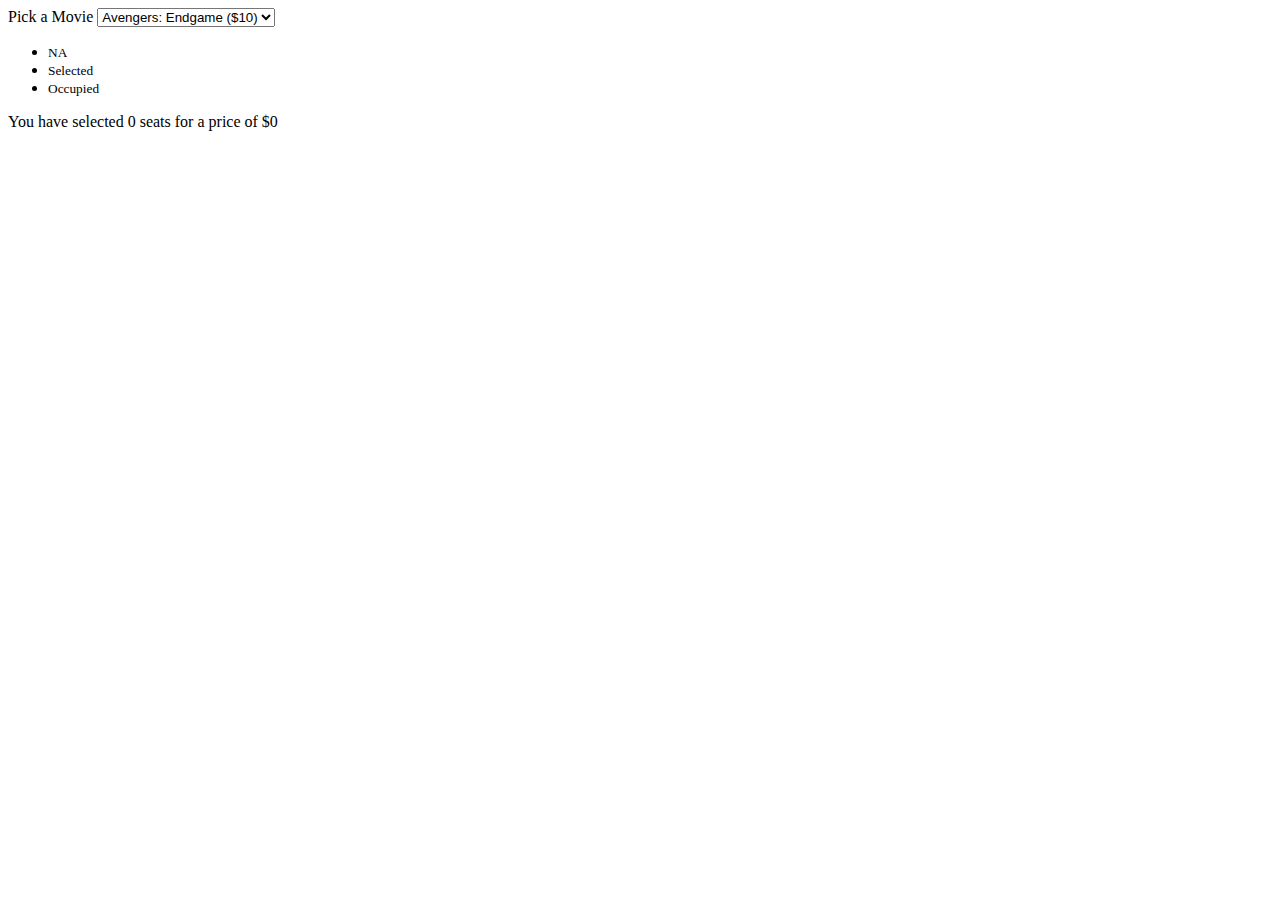
==== Movie Seat Booking/index.html @ 9ca6fa74 "html for Movie Seat Booking added" ====
<!DOCTYPE html>
<html lang="en">
<head>
    <meta charset="UTF-8">
    <meta http-equiv="X-UA-Compatible" content="IE=edge">
    <meta name="viewport" content="width=device-width, initial-scale=1.0">
    <link rel="stylesheet" href="style.css">
    <title>Movie Seat Booking</title>
</head>
<body>
    <div class="movie-container">
        <label for="">Pick a Movie</label>
        <select name="" id="movie">
            <option value="10">Avengers: Endgame ($10)</option>
            <option value="12">Joker ($12)</option>
            <option value="8">Toy Story 4 ($8)</option>
            <option value="9">The Lion King ($9)</option>

        </select>
    </div>

<ul class="shoecase">
    <li>
        <div class="seat"> </div>
        <small class="NA">NA</small>
    </li>
    <li>
        <div class="seat selected"> </div>
        <small>Selected</small>
    </li>
    <li>
        <div class="seat occupied"> </div>
        <small>Occupied</small>
    </li>

</ul>

<div class="container">
    <div class="screen"></div>
    <div class="row">
        <div class="seat"></div>
        <div class="seat"></div>
        <div class="seat"></div>
        <div class="seat"></div>
        <div class="seat"></div>
        <div class="seat"></div>
        <div class="seat"></div>
        <div class="seat"></div>
    </div>
    <div class="row">
        <div class="seat"></div>
        <div class="seat"></div>
        <div class="seat"></div>
        <div class="seat occupied"></div>
        <div class="seat occupied"></div>
        <div class="seat"></div>
        <div class="seat"></div>
        <div class="seat"></div>
    </div>

    <div class="row">
        <div class="seat"></div>
        <div class="seat"></div>
        <div class="seat"></div>
        <div class="seat"></div>
        <div class="seat"></div>
        <div class="seat"></div>
        <div class="seat occupied"></div>
        <div class="seat occupied"></div>
    </div>

    <div class="row">
        <div class="seat"></div>
        <div class="seat"></div>
        <div class="seat"></div>
        <div class="seat"></div>
        <div class="seat"></div>
        <div class="seat"></div>
        <div class="seat"></div>
        <div class="seat"></div>
    </div>

    <div class="row">
        <div class="seat"></div>
        <div class="seat"></div>
        <div class="seat"></div>
        <div class="seat"></div>
        <div class="seat"></div>
        <div class="seat"></div>
        <div class="seat"></div>
        <div class="seat"></div>
    </div>

    <div class="row">
        <div class="seat"></div>
        <div class="seat"></div>
        <div class="seat"></div>
        <div class="seat"></div>
        <div class="seat occupied"></div>
        <div class="seat occupied"></div>
        <div class="seat occupied"></div>
        <div class="seat"></div>
    </div>

</div>
<p>You have selected <span class="count">0</span> seats for a price of $<span class="total">0</span></p>
    <script src="script.js"></script>
</body>
</html>
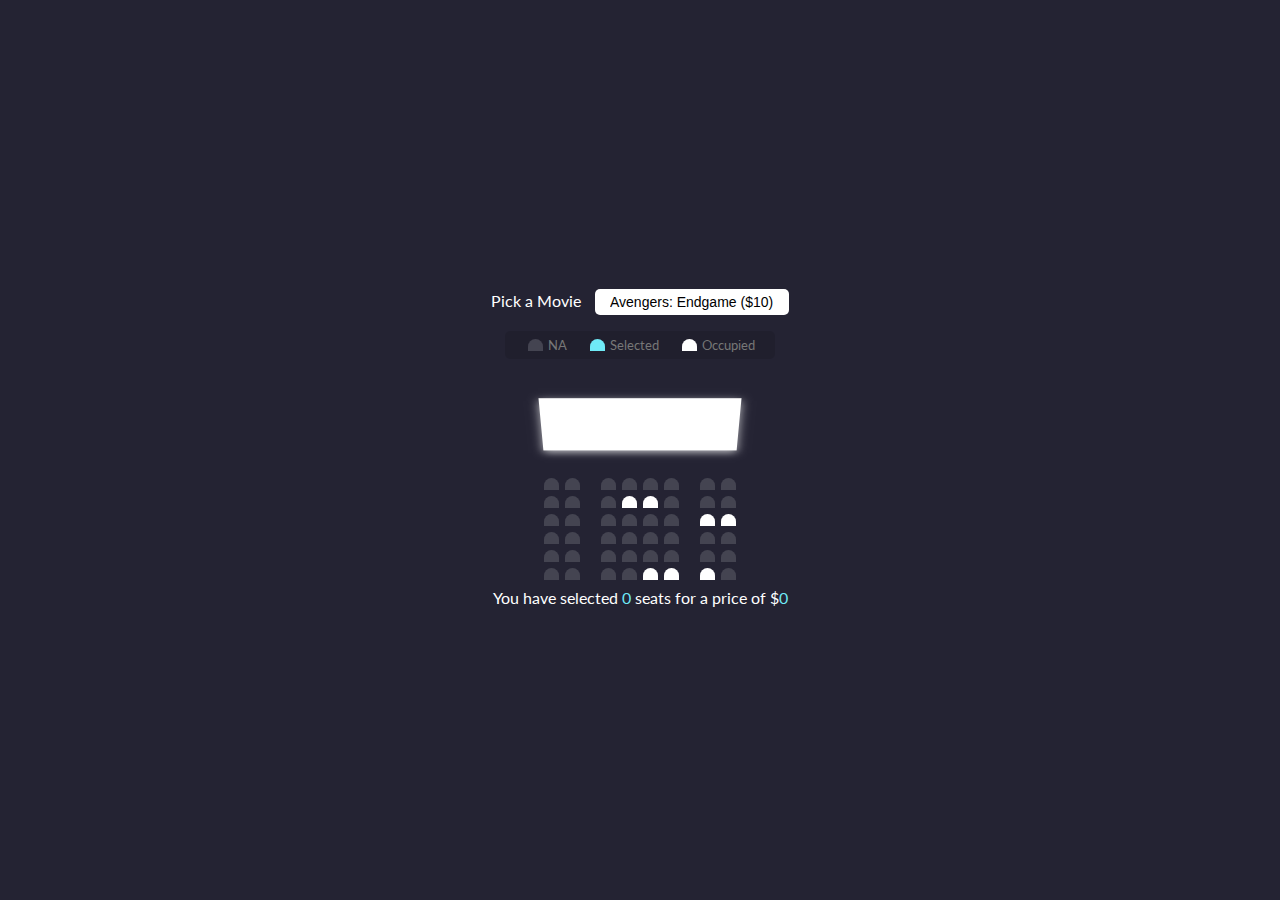
==== commit eeacad3f: "added basic  css styling to movie seat booking" ====
--- a/Movie Seat Booking/index.html
+++ b/Movie Seat Booking/index.html
@@ -19,7 +19,7 @@
         </select>
     </div>
 
-<ul class="shoecase">
+<ul class="showcase">
     <li>
         <div class="seat"> </div>
         <small class="NA">NA</small>
@@ -103,7 +103,7 @@
     </div>
 
 </div>
-<p>You have selected <span class="count">0</span> seats for a price of $<span class="total">0</span></p>
+<p class="text">You have selected <span class="count">0</span> seats for a price of $<span class="total">0</span></p>
     <script src="script.js"></script>
 </body>
 </html>--- a/Movie Seat Booking/style.css
+++ b/Movie Seat Booking/style.css
@@ -0,0 +1,114 @@
+@import url("https://fonts.googleapis.com/css2?family=Lato:ital,wght@0,100;0,300;0,400;0,700;0,900;1,100;1,300;1,400;1,700;1,900&family=Open+Sans:ital,wght@0,300..800;1,300..800&display=swap");
+
+* {
+  box-sizing: border-box;
+}
+
+body {
+  background-color: #242333;
+  color: white;
+  display: flex;
+  flex-direction: column;
+  align-items: center;
+  justify-content: center;
+  height: 100vh;
+  font-family: "Lato", sans-serif;
+  margin: 0;
+}
+
+.move-container {
+  margin: 20px 0;
+}
+
+.movie-container select {
+  background-color: white;
+  border: 0;
+  border-radius: 5px;
+  font-size: 14px;
+  margin-left: 10px;
+  padding: 5px 15px 5px 15px;
+  -moz-appearance: none;
+  -webkit-appearance: nonce;
+  appearance: none;
+}
+
+.container {
+  perspective: 1000px;
+}
+
+.seat {
+  background-color: #444451;
+  height: 12px;
+  width: 15px;
+  margin: 3px;
+  border-top-left-radius: 10px;
+  border-top-right-radius: 10px;
+}
+
+.seat.selected {
+  background-color: #6feaf6;
+}
+
+.seat.occupied {
+  background-color: #fff;
+}
+
+.seat:nth-of-type(2) {
+  margin-right: 18px;
+}
+
+.seat.seat:nth-last-of-type(2) {
+  margin-left: 18px;
+}
+
+.seat:not(.occupied):hover {
+  cursor: pointer;
+  transform: scale(1.2);
+}
+
+.showcase .seat:not(.occupied):hover {
+  cursor: default;
+  transform: scale(1);
+}
+
+.showcase {
+  background: rgba(0, 0, 0, 0.1);
+  padding: 5px 10px;
+  border-radius: 5px;
+  color: #777;
+  list-style-type: none;
+  display: flex;
+  justify-content: space-between;
+}
+
+.showcase li {
+  display: flex;
+  align-items: center;
+  justify-content: center;
+  margin: 0 10px;
+}
+
+.showcase li small {
+  margin-left: 2px;
+}
+
+.row {
+  display: flex;
+}
+
+.screen {
+  background: #fff;
+  height: 70px;
+  width: 100%;
+  margin: 15px 0;
+  transform: rotateX(-45deg);
+  box-shadow: 0 3px 10px rgba(255, 255, 255, 0.7);
+}
+
+p.text {
+  margin: 5px 0;
+}
+
+p.text span {
+  color: #6feaf6;
+}
